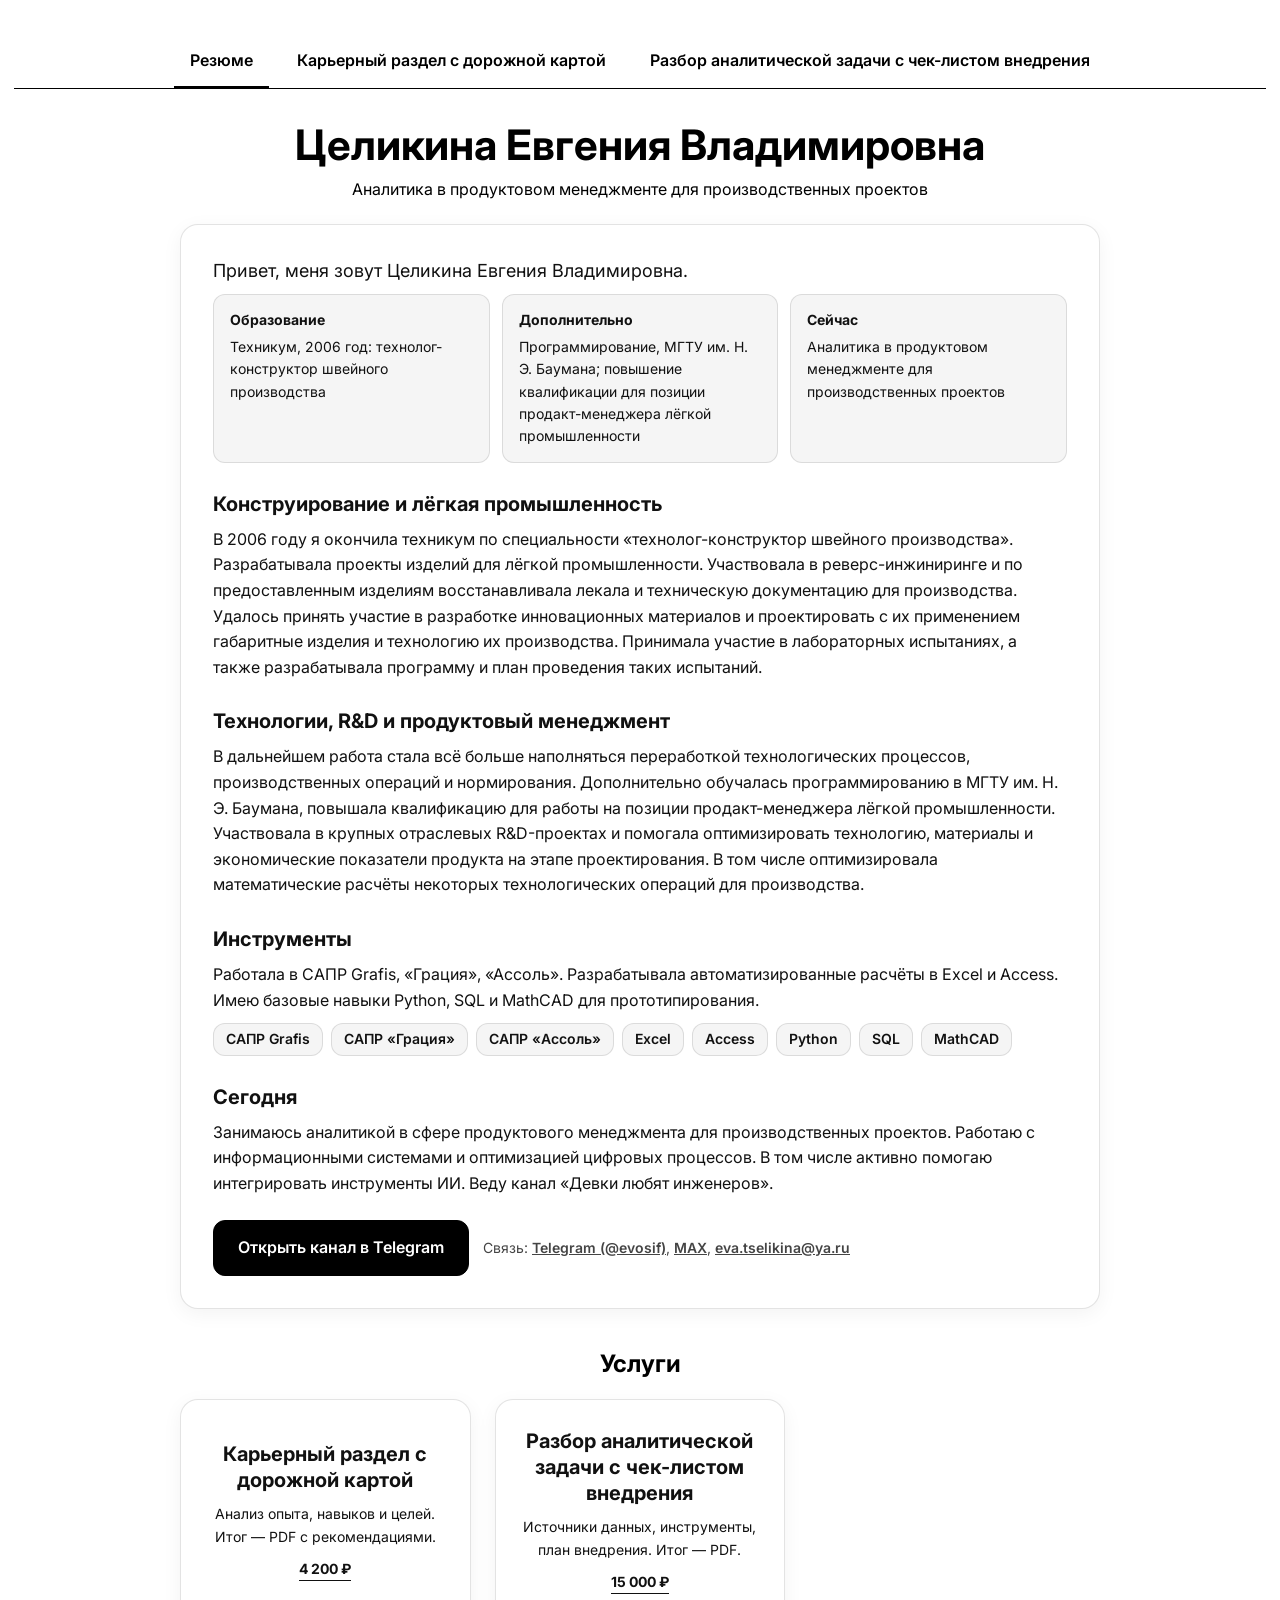
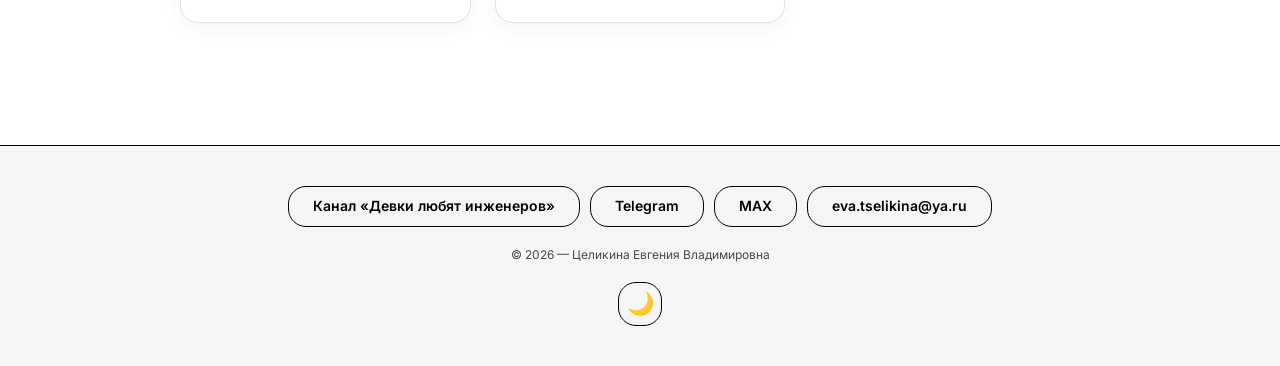
==== index.html @ 54dd2770 "Add files via upload" ====
<!DOCTYPE html>
<html lang="ru">
<head>
<meta charset="UTF-8">
<meta name="viewport" content="width=device-width, initial-scale=1.0">
<meta name="description" content="Резюме: технолог-конструктор, аналитик в продуктовом менеджменте для производственных проектов.">
<title>Целикина Евгения Владимировна — резюме</title>
<link rel="icon" href="data:image/svg+xml,%3Csvg xmlns='http://www.w3.org/2000/svg' viewBox='0 0 100 100'%3E%3Ctext y='.9em' font-size='90'%3E%F0%9F%93%8B%3C/text%3E%3C/svg%3E">
<link rel="stylesheet" href="style.css">
</head>
<body>
<main class="site-page">
  <nav class="eng-tabs" aria-label="Основная навигация">
    <a href="index.html" class="eng-tab active" aria-current="page">Резюме</a><a href="career.html" class="eng-tab">Карьерный раздел с дорожной картой</a><a href="analytics.html" class="eng-tab">Разбор аналитической задачи с чек-листом внедрения</a>
  </nav>

  <header class="page-header">
    <h1>Целикина Евгения Владимировна</h1>
    <p>Аналитика в продуктовом менеджменте для производственных проектов</p>
  </header>

  <article class="doc-card">
    <p class="doc-lead">Привет, меня зовут Целикина Евгения Владимировна.</p>

    <div class="info-grid">
      <div class="info-item"><strong>Образование</strong>Техникум, 2006 год: технолог-конструктор швейного производства</div>
      <div class="info-item"><strong>Дополнительно</strong>Программирование, МГТУ им. Н. Э. Баумана; повышение квалификации для позиции продакт-менеджера лёгкой промышленности</div>
      <div class="info-item"><strong>Сейчас</strong>Аналитика в продуктовом менеджменте для производственных проектов</div>
    </div>

    <h2>Конструирование и лёгкая промышленность</h2>
    <p>В 2006 году я окончила техникум по специальности «технолог-конструктор швейного производства». Разрабатывала проекты изделий для лёгкой промышленности. Участвовала в реверс-инжиниринге и по предоставленным изделиям восстанавливала лекала и техническую документацию для производства. Удалось принять участие в разработке инновационных материалов и проектировать с их применением габаритные изделия и технологию их производства. Принимала участие в лабораторных испытаниях, а также разрабатывала программу и план проведения таких испытаний.</p>

    <h2>Технологии, R&amp;D и продуктовый менеджмент</h2>
    <p>В дальнейшем работа стала всё больше наполняться переработкой технологических процессов, производственных операций и нормирования. Дополнительно обучалась программированию в МГТУ им. Н. Э. Баумана, повышала квалификацию для работы на позиции продакт-менеджера лёгкой промышленности. Участвовала в крупных отраслевых R&amp;D-проектах и помогала оптимизировать технологию, материалы и экономические показатели продукта на этапе проектирования. В том числе оптимизировала математические расчёты некоторых технологических операций для производства.</p>

    <h2>Инструменты</h2>
    <p>Работала в САПР Grafis, «Грация», «Ассоль». Разрабатывала автоматизированные расчёты в Excel и Access. Имею базовые навыки Python, SQL и MathCAD для прототипирования.</p>
    <ul class="tag-list" aria-label="Инструменты">
      <li>САПР Grafis</li><li>САПР «Грация»</li><li>САПР «Ассоль»</li><li>Excel</li><li>Access</li><li>Python</li><li>SQL</li><li>MathCAD</li>
    </ul>

    <h2>Сегодня</h2>
    <p>Занимаюсь аналитикой в сфере продуктового менеджмента для производственных проектов. Работаю с информационными системами и оптимизацией цифровых процессов. В том числе активно помогаю интегрировать инструменты ИИ. Веду канал «Девки любят инженеров».</p>
    <div class="pay-block">
      <a class="eng-btn" href="https://t.me/enjigirling" target="_blank" rel="noopener">Открыть канал в Telegram</a>
      <p class="pay-note">Связь: <a href="https://t.me/evosif" target="_blank" rel="noopener">Telegram (@evosif)</a>, <a href="https://max.ru/u/f9LHodD0cOJKXAC9WrloHyj5WMD9-PwtNZtMiqGf39McW0le8b7I_dZ2DLg" target="_blank" rel="noopener">MAX</a>, <a href="mailto:eva.tselikina@ya.ru">eva.tselikina@ya.ru</a></p>
    </div>
  </article>

  <h2 class="section-title">Услуги</h2>
  <div class="eng-grid">
    <a class="eng-card" href="career.html">
      <span class="eng-title">Карьерный раздел с дорожной картой</span>
      <span class="eng-desc">Анализ опыта, навыков и целей. Итог — PDF с рекомендациями.</span>
      <span class="eng-price">4&nbsp;200&nbsp;₽</span>
    </a>
    <a class="eng-card" href="analytics.html">
      <span class="eng-title">Разбор аналитической задачи с чек-листом внедрения</span>
      <span class="eng-desc">Источники данных, инструменты, план внедрения. Итог — PDF.</span>
      <span class="eng-price">15&nbsp;000&nbsp;₽</span>
    </a>
  </div>
</main>

<footer>
  <div class="footer-links">
    <a class="footer-btn" href="https://t.me/enjigirling" target="_blank" rel="noopener">Канал «Девки любят инженеров»</a>
    <a class="footer-btn" href="https://t.me/evosif" target="_blank" rel="noopener">Telegram</a>
    <a class="footer-btn" href="https://max.ru/u/f9LHodD0cOJKXAC9WrloHyj5WMD9-PwtNZtMiqGf39McW0le8b7I_dZ2DLg" target="_blank" rel="noopener">MAX</a>
    <a class="footer-btn" href="mailto:eva.tselikina@ya.ru">eva.tselikina@ya.ru</a>
  </div>
  <p class="footer-copy">© 2026 — Целикина Евгения Владимировна</p>
  <button class="theme-toggle" id="themeToggle" type="button" aria-label="Переключить тему">🌙</button>
</footer>

<script src="theme.js"></script>
</body>
</html>
---- style.css ----
/* Сайт-резюме Целикиной Е. В. Визуальный стиль повторяет сайт enjigirling:
   те же переменные, шрифт Inter, вкладки, карточки и тёмная тема. */
@import url('https://fonts.googleapis.com/css2?family=Inter:wght@400;600;700&display=swap');

/* ===== Переменные и тёмная тема ===== */
:root {
  --bg: #FFFFFF;
  --bg-block: #F5F5F5;
  --text-primary: #000000;
  --text-body: #000000;
  --text-secondary: #000000;
  --border: #000000;
  --btn-bg: #000000;
  --btn-text: #FFFFFF;
  --font: 'Inter', system-ui, -apple-system, 'Segoe UI', Roboto, Arial, sans-serif;
  --fs-xs: 12px;
  --fs-sm: 14px;
  --fs-md: 16px;
  --fs-lg: 18px;
  --fs-xl: 20px;
  --fs-2xl: 24px;
  --fs-h1: clamp(28px, 4vw, 42px);
  --gap: 24px;
  --radius: 18px;
  --card-bg: #ffffff;
  --card-text: #111111;
  --card-muted: #444444;
  --soft-bg: #f5f5f5;
  --card-border: rgba(127,127,127,.22);
  --control-border: rgba(127,127,127,.28);
}
.theme-dark {
  --bg: #121212;
  --bg-block: #1E1E1E;
  --text-primary: #FFFFFF;
  --text-body: #E0E0E0;
  --text-secondary: #FFFFFF;
  --border: #FFFFFF;
  --btn-bg: #FFFFFF;
  --btn-text: #000000;
}

/* ===== Базовые стили ===== */
* { margin: 0; padding: 0; box-sizing: border-box; }
body {
  font-family: var(--font);
  color: var(--text-body);
  background: var(--bg);
  line-height: 1.6;
  transition: background 0.2s, color 0.2s;
}
button, input, select, textarea { font-family: inherit; }
a { color: inherit; }
.site-page { max-width: 1400px; margin: 0 auto; padding: 28px 14px 50px; }
.sr-only {
  position: absolute; width: 1px; height: 1px; padding: 0; margin: -1px;
  overflow: hidden; clip: rect(0,0,0,0); white-space: nowrap; border: 0;
}

/* ===== Вкладки навигации ===== */
.eng-tabs {
  display: flex;
  justify-content: center;
  gap: 12px;
  margin-bottom: 32px;
  flex-wrap: wrap;
  border-bottom: 1px solid var(--border);
  padding-top: 8px;
}
.eng-tab {
  padding: 12px 16px;
  color: var(--text-secondary);
  font-size: var(--fs-md);
  font-weight: 600;
  border-bottom: 2px solid transparent;
  text-decoration: none;
  transition: color 0.2s, border-color 0.2s;
}
.eng-tab:hover { color: var(--text-primary); }
.eng-tab.active { border-bottom-color: var(--text-primary); }
.eng-tab:focus-visible { outline: 2px solid var(--text-primary); outline-offset: 2px; }

/* ===== Заголовок страницы ===== */
.page-header { text-align: center; margin-bottom: 22px; }
.page-header h1 {
  font-size: var(--fs-h1);
  line-height: 1.15;
  margin-bottom: 8px;
  color: var(--text-primary);
}
.page-header p { color: var(--text-secondary); font-size: var(--fs-md); }

/* ===== Карточки ===== */
.doc-card {
  max-width: 920px;
  margin: 0 auto 24px;
  padding: 32px;
  background: var(--card-bg);
  color: var(--card-text);
  border: 1px solid var(--card-border);
  border-radius: var(--radius);
  box-shadow: 0 5px 20px rgba(0,0,0,.05);
  overflow-wrap: anywhere;
}
.doc-card h2 {
  font-size: var(--fs-xl);
  line-height: 1.3;
  margin: 28px 0 10px;
  color: var(--card-text);
}
.doc-card h2:first-child { margin-top: 0; }
.doc-card h3 {
  font-size: var(--fs-md);
  margin: 18px 0 8px;
  color: var(--card-text);
}
.doc-card p { margin-bottom: 10px; }
.doc-card p:last-child { margin-bottom: 0; }
.doc-card ul, .doc-card ol { margin: 0 0 12px 22px; }
.doc-card li { margin-bottom: 6px; }
.doc-card a { font-weight: 600; }
.doc-lead { font-size: var(--fs-lg); line-height: 1.5; margin-bottom: 18px; }

/* ===== Резюме ===== */
.info-grid {
  display: grid;
  grid-template-columns: repeat(3, 1fr);
  gap: 12px;
  margin-bottom: 8px;
}
.info-item {
  padding: 14px 16px;
  background: var(--soft-bg);
  border: 1px solid var(--card-border);
  border-radius: 12px;
  font-size: var(--fs-sm);
}
.info-item strong { display: block; font-size: var(--fs-sm); margin-bottom: 4px; }
.doc-card ul.tag-list { margin-left: 0; }
.tag-list { display: flex; flex-wrap: wrap; gap: 8px; margin: 12px 0 4px; list-style: none; padding: 0; }
.tag-list li {
  margin: 0;
  padding: 4px 12px;
  border: 1px solid var(--card-border);
  border-radius: 12px;
  font-size: var(--fs-sm);
  font-weight: 600;
  background: var(--soft-bg);
}

/* ===== Сетка карточек-ссылок ===== */
.eng-grid {
  display: grid;
  grid-template-columns: repeat(auto-fill, minmax(280px, 1fr));
  gap: var(--gap);
  max-width: 920px;
  margin: 0 auto 24px;
}
.eng-card {
  display: flex;
  flex-direction: column;
  align-items: center;
  justify-content: center;
  gap: 10px;
  min-height: 180px;
  padding: 28px 20px;
  text-align: center;
  text-decoration: none;
  background: var(--card-bg);
  color: var(--card-text);
  border: 1px solid var(--card-border);
  border-radius: var(--radius);
  box-shadow: 0 5px 20px rgba(0,0,0,.05);
  overflow-wrap: anywhere;
  transition: transform 0.2s, border-color 0.2s;
}
.eng-card:hover { transform: translateY(-2px); border-color: var(--card-text); }
.eng-card:focus-visible { outline: 3px solid var(--text-primary); outline-offset: 3px; }
.eng-title { font-size: var(--fs-xl); line-height: 1.3; font-weight: 700; }
.eng-desc { font-size: var(--fs-sm); }
.eng-price { font-size: var(--fs-sm); font-weight: 700; border-bottom: 1px solid currentColor; }
.section-title {
  max-width: 920px;
  margin: 36px auto 16px;
  font-size: var(--fs-2xl);
  text-align: center;
  color: var(--text-primary);
}

/* ===== Кнопки ===== */
.eng-btn {
  display: inline-block;
  padding: 14px 24px;
  background: var(--btn-bg);
  color: var(--btn-text);
  border: 1px solid var(--btn-bg);
  border-radius: 12px;
  font-size: var(--fs-md);
  font-weight: 600;
  text-decoration: none;
  cursor: pointer;
  transition: opacity 0.2s;
}
.eng-btn:hover { opacity: .85; }
.eng-btn:focus-visible { outline: 3px solid var(--card-text); outline-offset: 3px; }
.doc-card .eng-btn { background: #000; color: #fff; border-color: #000; }
.pay-block { margin-top: 24px; display: flex; flex-wrap: wrap; align-items: center; gap: 14px; }
.pay-note { font-size: var(--fs-sm); color: var(--card-muted); flex: 1 1 260px; }

/* ===== Оферта: короткая версия и раскрывающаяся полная ===== */
.offer-party { font-size: var(--fs-sm); color: var(--card-muted); margin-bottom: 18px; }
.offer-more { margin-top: 28px; }
.offer-more > summary {
  display: inline-flex;
  align-items: center;
  gap: 10px;
  padding: 10px 16px;
  border: 1px solid rgba(127,127,127,.45);
  border-radius: 12px;
  font-size: var(--fs-sm);
  font-weight: 600;
  cursor: pointer;
  list-style: none;
  transition: border-color 0.2s;
}
.offer-more > summary::-webkit-details-marker { display: none; }
.offer-more > summary::after {
  content: "";
  width: 7px; height: 7px;
  border-right: 2px solid currentColor;
  border-bottom: 2px solid currentColor;
  transform: rotate(45deg) translateY(-2px);
  transition: transform 0.2s;
}
.offer-more[open] > summary::after { transform: rotate(-135deg) translateY(-2px); }
.offer-more > summary:hover { border-color: var(--card-text); }
.offer-more > summary:focus-visible { outline: 3px solid var(--card-text); outline-offset: 3px; }
.offer-more .when-open { display: none; }
.offer-more[open] .when-open { display: inline; }
.offer-more[open] .when-closed { display: none; }
.offer-full { margin-top: 24px; padding-top: 24px; border-top: 2px solid var(--card-text); }
.offer-full h2 { font-size: var(--fs-lg); }
.offer-full .clause { font-weight: 700; margin-right: 6px; }
.offer-full .party { font-weight: 600; margin: 14px 0 6px; }

/* ===== Подвал ===== */
footer {
  background: var(--bg-block);
  color: var(--text-secondary);
  text-align: center;
  padding: 40px 14px;
  border-top: 1px solid var(--border);
  margin-top: 48px;
}
.footer-links { display: flex; justify-content: center; gap: 14px; margin-bottom: 18px; flex-wrap: wrap; }
.footer-btn {
  padding: 8px 24px;
  color: var(--text-primary);
  text-decoration: none;
  font-weight: 600;
  font-size: var(--fs-sm);
  border: 1px solid var(--border);
  border-radius: var(--radius);
  transition: all 0.2s;
}
.footer-btn:hover { background: var(--btn-bg); color: var(--btn-text); border-color: var(--btn-bg); }
.footer-copy { font-size: var(--fs-xs); opacity: 0.7; margin-bottom: 18px; }
.theme-toggle {
  width: 44px; height: 44px;
  background: none;
  border: 1px solid var(--border);
  border-radius: var(--radius);
  color: var(--text-primary);
  font: 22px/1 "Apple Color Emoji", "Segoe UI Emoji", "Noto Color Emoji", sans-serif;
  cursor: pointer;
}

@media (max-width: 768px) {
  .doc-card { padding: 22px 18px; }
  .info-grid { grid-template-columns: 1fr; }
  .eng-grid { gap: 16px; grid-template-columns: 1fr; }
  .eng-tab { padding: 10px 12px; font-size: var(--fs-sm); }
}
@media (prefers-reduced-motion: reduce) {
  * { transition: none !important; }
}

/* ===== Согласия и кнопка оплаты ===== */
.consent { display: flex; flex-direction: column; gap: 10px; margin: 8px 0 14px; }
.consent label { display: flex; align-items: flex-start; gap: 10px; cursor: pointer; font-size: var(--fs-sm); }
.consent input { width: 20px; height: 20px; margin-top: 2px; flex: 0 0 20px; accent-color: #000; }
.eng-btn.is-disabled, .doc-card .eng-btn.is-disabled { opacity: .35; cursor: not-allowed; pointer-events: none; }
.offer-more--inline { margin-top: 4px; }
.doc-card .pay-note a { font-weight: 600; }
.footer-links { gap: 10px; }
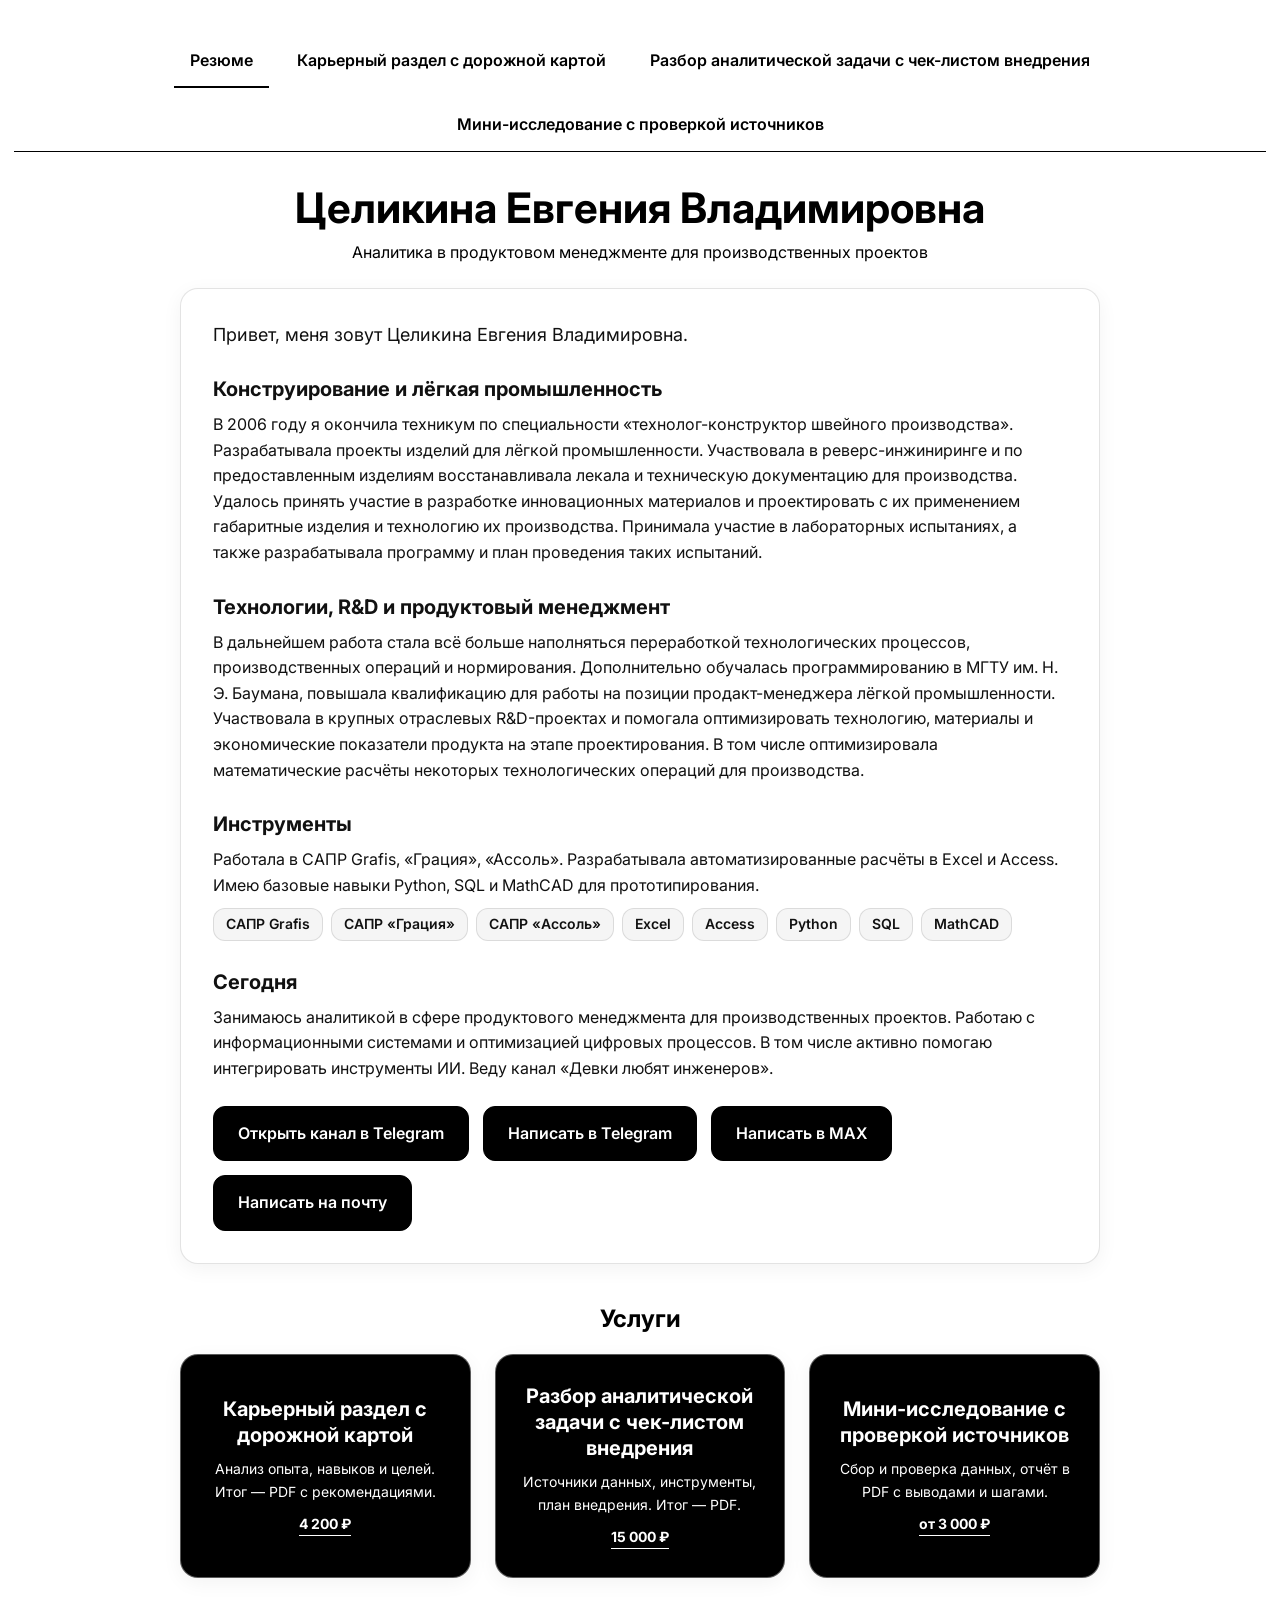
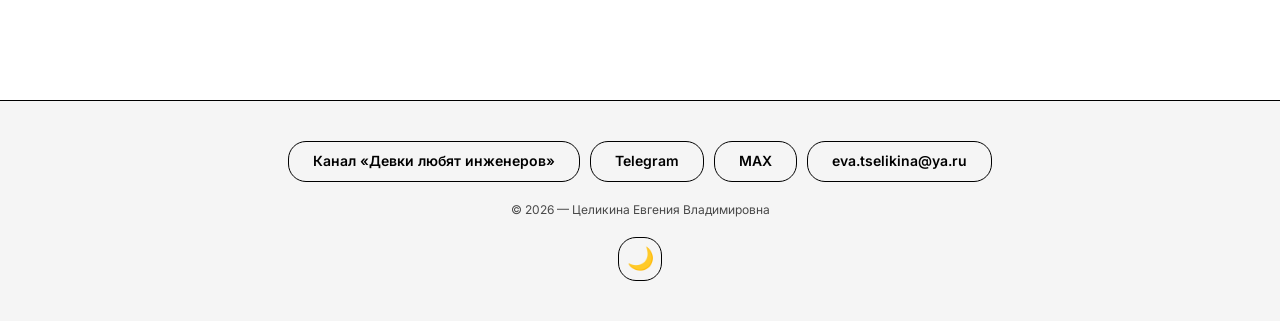
==== commit 16548061: "Add files via upload" ====
--- a/index.html
+++ b/index.html
@@ -11,7 +11,7 @@
 <body>
 <main class="site-page">
   <nav class="eng-tabs" aria-label="Основная навигация">
-    <a href="index.html" class="eng-tab active" aria-current="page">Резюме</a><a href="career.html" class="eng-tab">Карьерный раздел с дорожной картой</a><a href="analytics.html" class="eng-tab">Разбор аналитической задачи с чек-листом внедрения</a>
+    <a href="index.html" class="eng-tab active" aria-current="page">Резюме</a><a href="career.html" class="eng-tab">Карьерный раздел с дорожной картой</a><a href="analytics.html" class="eng-tab">Разбор аналитической задачи с чек-листом внедрения</a><a href="research.html" class="eng-tab">Мини-исследование с проверкой источников</a>
   </nav>
 
   <header class="page-header">
@@ -21,12 +21,6 @@
 
   <article class="doc-card">
     <p class="doc-lead">Привет, меня зовут Целикина Евгения Владимировна.</p>
-
-    <div class="info-grid">
-      <div class="info-item"><strong>Образование</strong>Техникум, 2006 год: технолог-конструктор швейного производства</div>
-      <div class="info-item"><strong>Дополнительно</strong>Программирование, МГТУ им. Н. Э. Баумана; повышение квалификации для позиции продакт-менеджера лёгкой промышленности</div>
-      <div class="info-item"><strong>Сейчас</strong>Аналитика в продуктовом менеджменте для производственных проектов</div>
-    </div>
 
     <h2>Конструирование и лёгкая промышленность</h2>
     <p>В 2006 году я окончила техникум по специальности «технолог-конструктор швейного производства». Разрабатывала проекты изделий для лёгкой промышленности. Участвовала в реверс-инжиниринге и по предоставленным изделиям восстанавливала лекала и техническую документацию для производства. Удалось принять участие в разработке инновационных материалов и проектировать с их применением габаритные изделия и технологию их производства. Принимала участие в лабораторных испытаниях, а также разрабатывала программу и план проведения таких испытаний.</p>
@@ -44,7 +38,9 @@
     <p>Занимаюсь аналитикой в сфере продуктового менеджмента для производственных проектов. Работаю с информационными системами и оптимизацией цифровых процессов. В том числе активно помогаю интегрировать инструменты ИИ. Веду канал «Девки любят инженеров».</p>
     <div class="pay-block">
       <a class="eng-btn" href="https://t.me/enjigirling" target="_blank" rel="noopener">Открыть канал в Telegram</a>
-      <p class="pay-note">Связь: <a href="https://t.me/evosif" target="_blank" rel="noopener">Telegram (@evosif)</a>, <a href="https://max.ru/u/f9LHodD0cOJKXAC9WrloHyj5WMD9-PwtNZtMiqGf39McW0le8b7I_dZ2DLg" target="_blank" rel="noopener">MAX</a>, <a href="mailto:eva.tselikina@ya.ru">eva.tselikina@ya.ru</a></p>
+      <a class="eng-btn" href="https://t.me/evosif" target="_blank" rel="noopener">Написать в Telegram</a>
+      <a class="eng-btn" href="https://max.ru/u/f9LHodD0cOJKXAC9WrloHyj5WMD9-PwtNZtMiqGf39McW0le8b7I_dZ2DLg" target="_blank" rel="noopener">Написать в MAX</a>
+      <a class="eng-btn" href="mailto:eva.tselikina@ya.ru">Написать на почту</a>
     </div>
   </article>
 
@@ -59,6 +55,11 @@
       <span class="eng-title">Разбор аналитической задачи с чек-листом внедрения</span>
       <span class="eng-desc">Источники данных, инструменты, план внедрения. Итог — PDF.</span>
       <span class="eng-price">15&nbsp;000&nbsp;₽</span>
+    </a>
+    <a class="eng-card" href="research.html">
+      <span class="eng-title">Мини-исследование с проверкой источников</span>
+      <span class="eng-desc">Сбор и проверка данных, отчёт в PDF с выводами и шагами.</span>
+      <span class="eng-price">от 3&nbsp;000&nbsp;₽</span>
     </a>
   </div>
 </main>
--- a/style.css
+++ b/style.css
@@ -293,3 +293,16 @@
 .offer-more--inline { margin-top: 4px; }
 .doc-card .pay-note a { font-weight: 600; }
 .footer-links { gap: 10px; }
+
+/* ===== Карточки услуг: чёрные, равномерно по ширине ===== */
+.eng-grid { grid-template-columns: repeat(auto-fit, minmax(240px, 1fr)); }
+.eng-card {
+  background: #000;
+  color: #fff;
+  border: 1px solid rgba(255,255,255,.35);
+}
+.eng-card:hover { border-color: #fff; }
+.eng-card:focus-visible { outline-color: var(--text-primary); }
+@media (max-width: 768px) {
+  .eng-grid { grid-template-columns: 1fr; }
+}
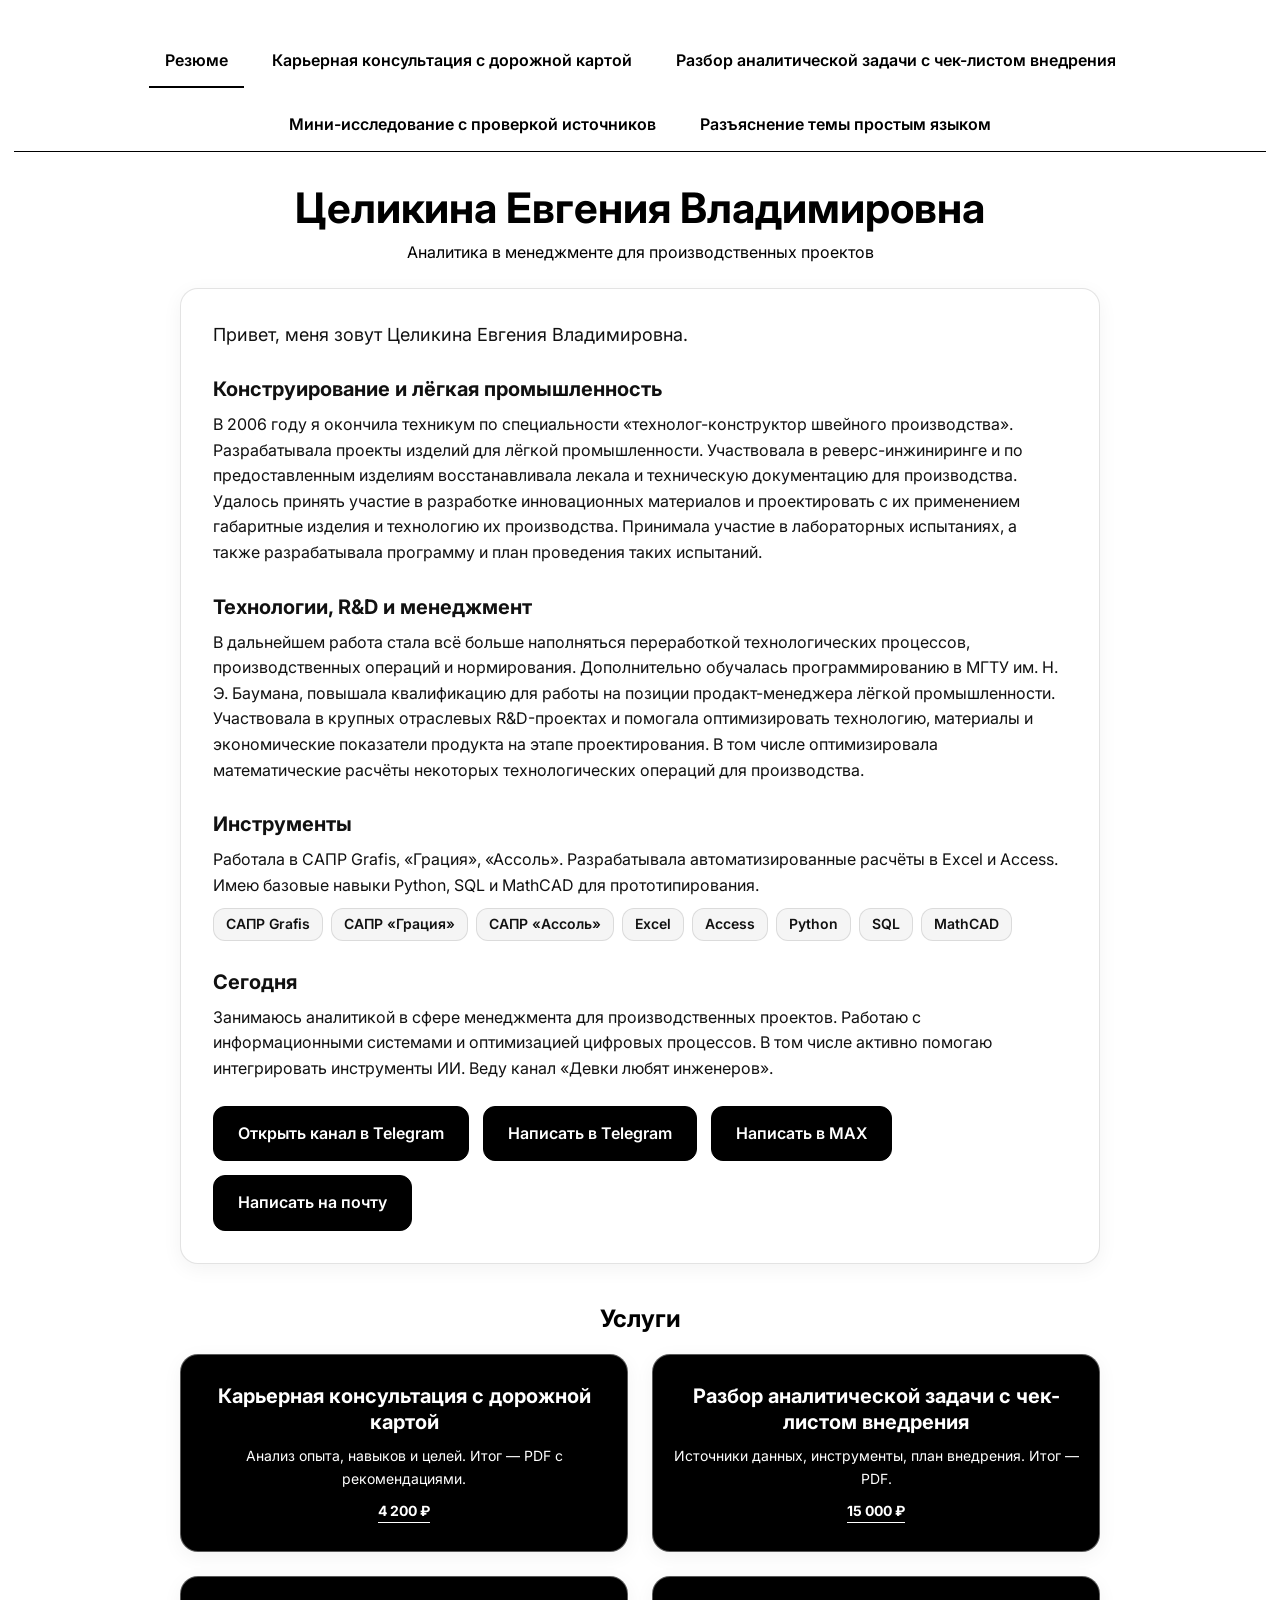
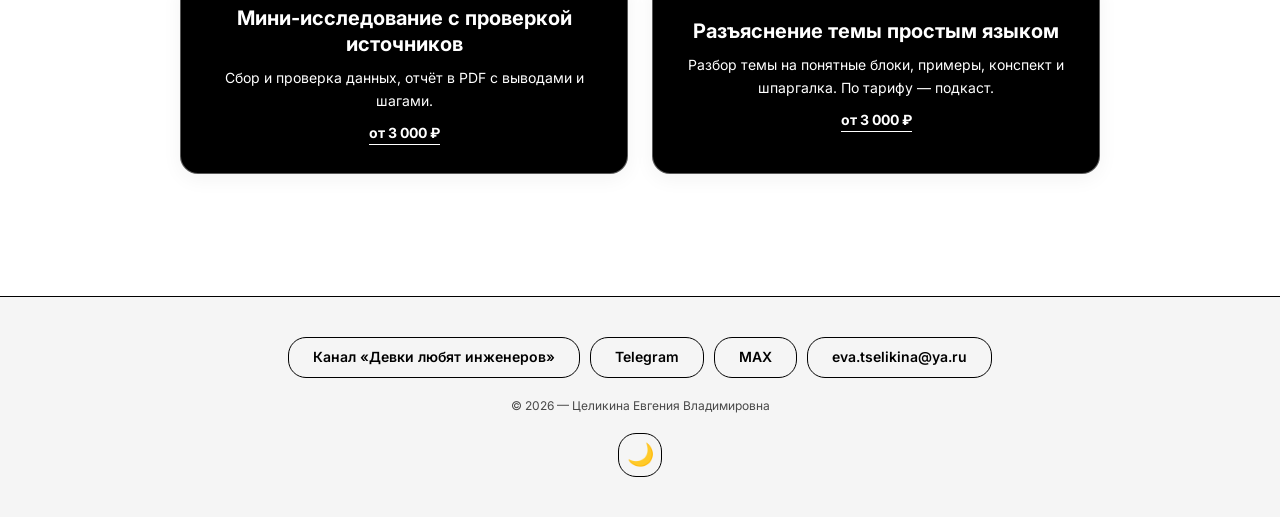
==== commit fc31fd51: "Add files via upload" ====
--- a/index.html
+++ b/index.html
@@ -3,7 +3,7 @@
 <head>
 <meta charset="UTF-8">
 <meta name="viewport" content="width=device-width, initial-scale=1.0">
-<meta name="description" content="Резюме: технолог-конструктор, аналитик в продуктовом менеджменте для производственных проектов.">
+<meta name="description" content="Резюме: технолог-конструктор, аналитик в менеджменте для производственных проектов.">
 <title>Целикина Евгения Владимировна — резюме</title>
 <link rel="icon" href="data:image/svg+xml,%3Csvg xmlns='http://www.w3.org/2000/svg' viewBox='0 0 100 100'%3E%3Ctext y='.9em' font-size='90'%3E%F0%9F%93%8B%3C/text%3E%3C/svg%3E">
 <link rel="stylesheet" href="style.css">
@@ -11,12 +11,12 @@
 <body>
 <main class="site-page">
   <nav class="eng-tabs" aria-label="Основная навигация">
-    <a href="index.html" class="eng-tab active" aria-current="page">Резюме</a><a href="career.html" class="eng-tab">Карьерный раздел с дорожной картой</a><a href="analytics.html" class="eng-tab">Разбор аналитической задачи с чек-листом внедрения</a><a href="research.html" class="eng-tab">Мини-исследование с проверкой источников</a>
+    <a href="index.html" class="eng-tab active" aria-current="page">Резюме</a><a href="career.html" class="eng-tab">Карьерная консультация с дорожной картой</a><a href="analytics.html" class="eng-tab">Разбор аналитической задачи с чек-листом внедрения</a><a href="research.html" class="eng-tab">Мини-исследование с проверкой источников</a><a href="explain.html" class="eng-tab">Разъяснение темы простым языком</a>
   </nav>
 
   <header class="page-header">
     <h1>Целикина Евгения Владимировна</h1>
-    <p>Аналитика в продуктовом менеджменте для производственных проектов</p>
+    <p>Аналитика в менеджменте для производственных проектов</p>
   </header>
 
   <article class="doc-card">
@@ -25,7 +25,7 @@
     <h2>Конструирование и лёгкая промышленность</h2>
     <p>В 2006 году я окончила техникум по специальности «технолог-конструктор швейного производства». Разрабатывала проекты изделий для лёгкой промышленности. Участвовала в реверс-инжиниринге и по предоставленным изделиям восстанавливала лекала и техническую документацию для производства. Удалось принять участие в разработке инновационных материалов и проектировать с их применением габаритные изделия и технологию их производства. Принимала участие в лабораторных испытаниях, а также разрабатывала программу и план проведения таких испытаний.</p>
 
-    <h2>Технологии, R&amp;D и продуктовый менеджмент</h2>
+    <h2>Технологии, R&amp;D и менеджмент</h2>
     <p>В дальнейшем работа стала всё больше наполняться переработкой технологических процессов, производственных операций и нормирования. Дополнительно обучалась программированию в МГТУ им. Н. Э. Баумана, повышала квалификацию для работы на позиции продакт-менеджера лёгкой промышленности. Участвовала в крупных отраслевых R&amp;D-проектах и помогала оптимизировать технологию, материалы и экономические показатели продукта на этапе проектирования. В том числе оптимизировала математические расчёты некоторых технологических операций для производства.</p>
 
     <h2>Инструменты</h2>
@@ -35,7 +35,7 @@
     </ul>
 
     <h2>Сегодня</h2>
-    <p>Занимаюсь аналитикой в сфере продуктового менеджмента для производственных проектов. Работаю с информационными системами и оптимизацией цифровых процессов. В том числе активно помогаю интегрировать инструменты ИИ. Веду канал «Девки любят инженеров».</p>
+    <p>Занимаюсь аналитикой в сфере менеджмента для производственных проектов. Работаю с информационными системами и оптимизацией цифровых процессов. В том числе активно помогаю интегрировать инструменты ИИ. Веду канал «Девки любят инженеров».</p>
     <div class="pay-block">
       <a class="eng-btn" href="https://t.me/enjigirling" target="_blank" rel="noopener">Открыть канал в Telegram</a>
       <a class="eng-btn" href="https://t.me/evosif" target="_blank" rel="noopener">Написать в Telegram</a>
@@ -47,7 +47,7 @@
   <h2 class="section-title">Услуги</h2>
   <div class="eng-grid">
     <a class="eng-card" href="career.html">
-      <span class="eng-title">Карьерный раздел с дорожной картой</span>
+      <span class="eng-title">Карьерная консультация с дорожной картой</span>
       <span class="eng-desc">Анализ опыта, навыков и целей. Итог — PDF с рекомендациями.</span>
       <span class="eng-price">4&nbsp;200&nbsp;₽</span>
     </a>
@@ -59,6 +59,11 @@
     <a class="eng-card" href="research.html">
       <span class="eng-title">Мини-исследование с проверкой источников</span>
       <span class="eng-desc">Сбор и проверка данных, отчёт в PDF с выводами и шагами.</span>
+      <span class="eng-price">от 3&nbsp;000&nbsp;₽</span>
+    </a>
+    <a class="eng-card" href="explain.html">
+      <span class="eng-title">Разъяснение темы простым языком</span>
+      <span class="eng-desc">Разбор темы на понятные блоки, примеры, конспект и шпаргалка. По тарифу — подкаст.</span>
       <span class="eng-price">от 3&nbsp;000&nbsp;₽</span>
     </a>
   </div>
--- a/style.css
+++ b/style.css
@@ -306,3 +306,8 @@
 @media (max-width: 768px) {
   .eng-grid { grid-template-columns: 1fr; }
 }
+
+/* ===== Четыре карточки услуг: сетка 2 × 2 ===== */
+@media (min-width: 769px) {
+  .eng-grid { grid-template-columns: repeat(2, 1fr); }
+}
